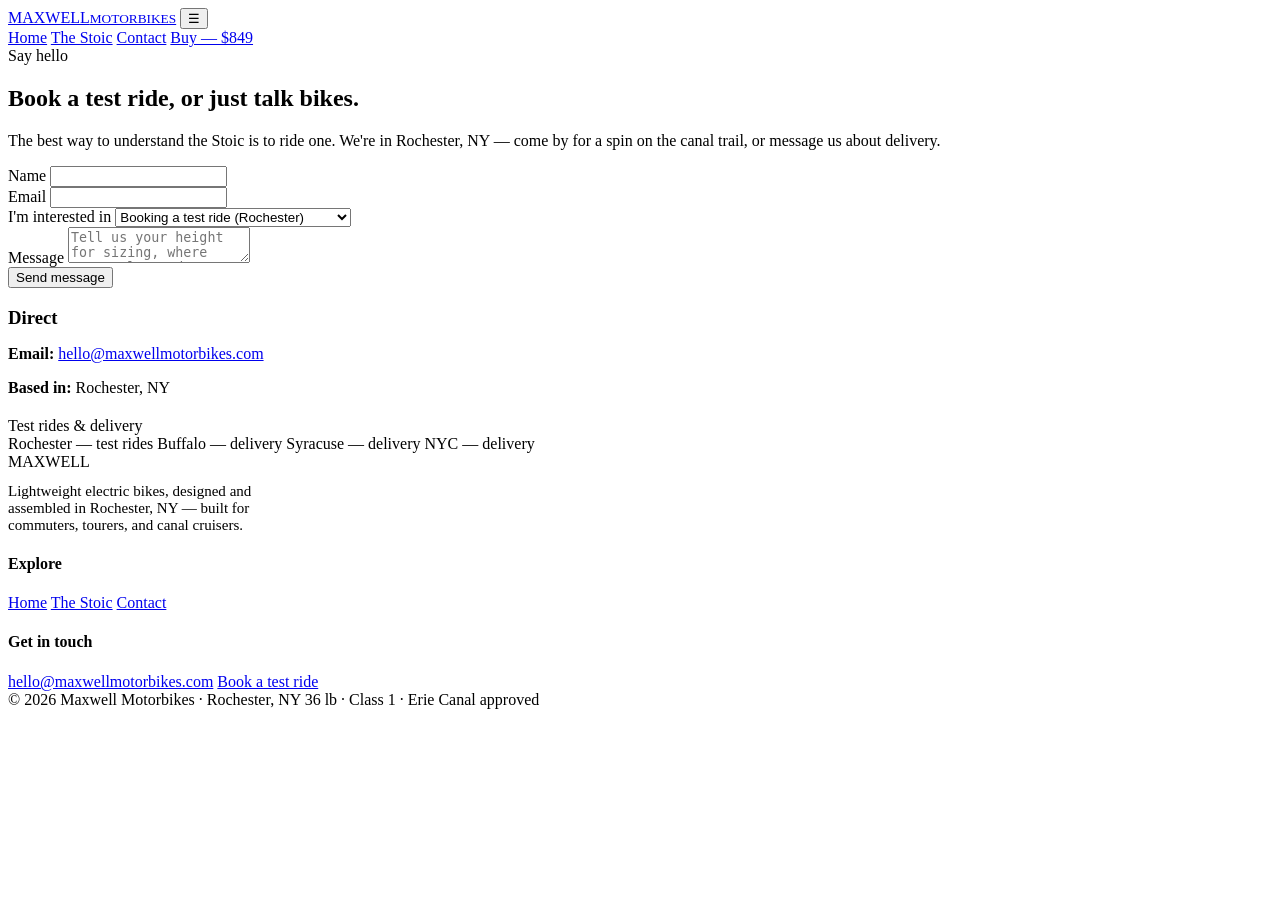
==== contact.html @ 9077deb4 "Create contact.html" ====
<!DOCTYPE html>
<html lang="en">
<head>
  <meta charset="UTF-8">
  <meta name="viewport" content="width=device-width, initial-scale=1.0">
  <title>Contact — Test Rides &amp; Delivery | Maxwell Motorbikes</title>
  <meta name="description" content="Book a test ride of the Maxwell Stoic in Rochester, NY, or arrange delivery to Buffalo, Syracuse, or New York City.">
  <link rel="preconnect" href="https://fonts.googleapis.com">
  <link rel="preconnect" href="https://fonts.gstatic.com" crossorigin>
  <link href="https://fonts.googleapis.com/css2?family=Archivo:wght@600;700;800&family=Inter:wght@400;500;600&display=swap" rel="stylesheet">
  <link rel="stylesheet" href="style.css">
</head>
<body>

<nav class="nav">
  <div class="nav-inner">
    <a class="brand" href="index.html">MAXWELL<small>MOTORBIKES</small></a>
    <button class="nav-toggle" aria-label="Menu">☰</button>
    <div class="nav-links">
      <a href="index.html">Home</a>
      <a href="stoic.html">The Stoic</a>
      <a href="contact.html">Contact</a>
      <a class="btn" href="stoic.html#buy">Buy — $849</a>
    </div>
  </div>
</nav>

<div class="wrap">
  <section class="section">
    <div class="eyebrow">Say hello</div>
    <h2 class="section-title">Book a test ride, or just talk bikes.</h2>
    <p class="section-sub">The best way to understand the Stoic is to ride one. We're in Rochester, NY — come by for a spin on the canal trail, or message us about delivery.</p>

    <div class="contact-grid">
      <div>
        <form id="contact-form" method="POST">
          <div class="field">
            <label for="name">Name</label>
            <input id="name" name="name" type="text" required>
          </div>
          <div class="field">
            <label for="email">Email</label>
            <input id="email" name="email" type="email" required>
          </div>
          <div class="field">
            <label for="topic">I'm interested in</label>
            <select id="topic" name="topic">
              <option>Booking a test ride (Rochester)</option>
              <option>Buying the Stoic</option>
              <option>Delivery to Buffalo / Syracuse / NYC</option>
              <option>Sizing help</option>
              <option>Something else</option>
            </select>
          </div>
          <div class="field">
            <label for="msg">Message</label>
            <textarea id="msg" name="message" placeholder="Tell us your height for sizing, where you're located, or anything else…"></textarea>
          </div>
          <button class="btn" type="submit">Send message</button>
          <p class="fine" id="form-note" style="margin-top:12px;"></p>
        </form>
        <!-- To wire up the form: create a free form at formspree.io and put the
             form ID into SITE.formspreeId in main.js -->
      </div>

      <div>
        <div class="contact-card">
          <h3 style="font-family:var(--font-display);margin-bottom:12px;">Direct</h3>
          <p><strong>Email:</strong> <a href="mailto:hello@maxwellmotorbikes.com">hello@maxwellmotorbikes.com</a></p>
          <p style="margin-top:8px;"><strong>Based in:</strong> Rochester, NY</p>
          <div style="margin-top:20px;">
            <div class="opt-label" style="margin-top:0;">Test rides &amp; delivery</div>
            <div class="delivery">
              <span class="pill">Rochester — test rides</span>
              <span class="pill">Buffalo — delivery</span>
              <span class="pill">Syracuse — delivery</span>
              <span class="pill">NYC — delivery</span>
            </div>
          </div>
        </div>
      </div>
    </div>
  </section>
</div>

<footer>
  <div class="wrap">
    <div class="foot-grid">
      <div>
        <div class="foot-brand">MAXWELL</div>
        <p style="margin-top:12px;max-width:36ch;font-size:0.94rem;">Lightweight electric bikes, designed and assembled in Rochester, NY — built for commuters, tourers, and canal cruisers.</p>
      </div>
      <div>
        <h4>Explore</h4>
        <a href="index.html">Home</a>
        <a href="stoic.html">The Stoic</a>
        <a href="contact.html">Contact</a>
      </div>
      <div>
        <h4>Get in touch</h4>
        <a href="mailto:hello@maxwellmotorbikes.com">hello@maxwellmotorbikes.com</a>
        <a href="contact.html">Book a test ride</a>
      </div>
    </div>
    <div class="foot-note">
      <span>© <span id="year">2026</span> Maxwell Motorbikes · Rochester, NY</span>
      <span>36 lb · Class 1 · Erie Canal approved</span>
    </div>
  </div>
</footer>

<script src="main.js"></script>
</body>
</html>
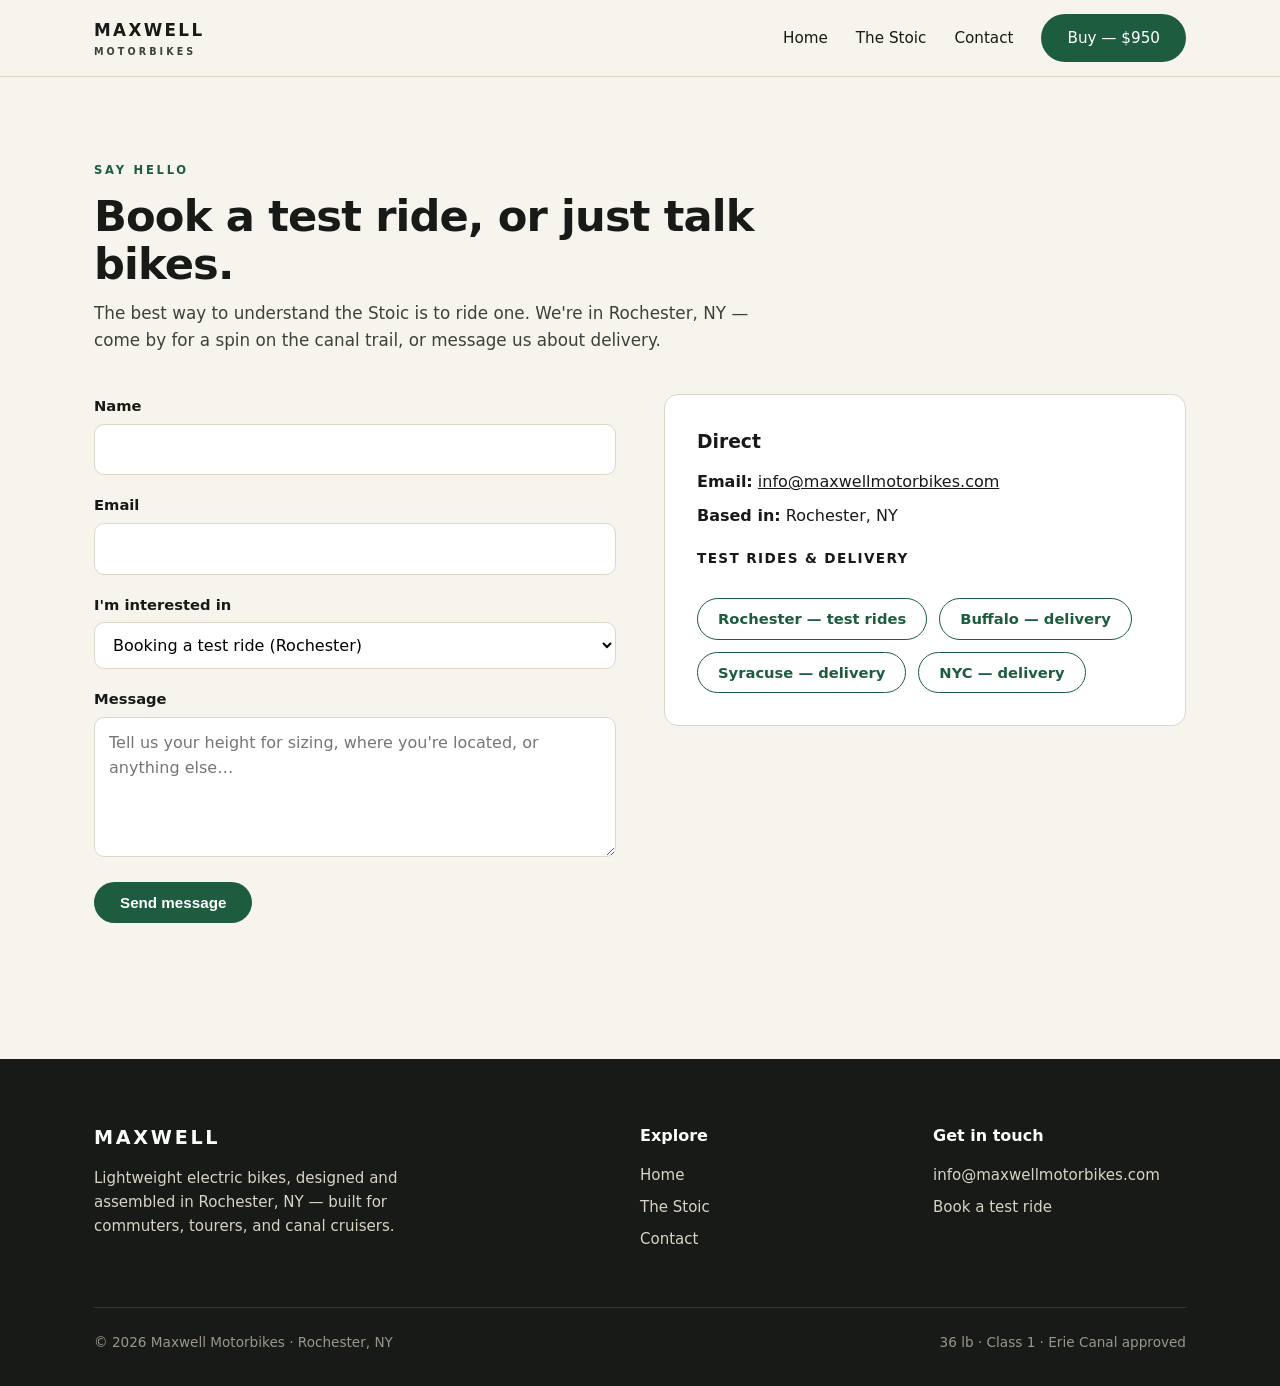
==== commit 86a9bc3f: "Contact page: info@ email, $950 nav price, FormSubmit fields" ====
--- a/contact.html
+++ b/contact.html
@@ -20,7 +20,7 @@
       <a href="index.html">Home</a>
       <a href="stoic.html">The Stoic</a>
       <a href="contact.html">Contact</a>
-      <a class="btn" href="stoic.html#buy">Buy — $849</a>
+      <a class="btn" href="stoic.html#buy">Buy — $950</a>
     </div>
   </div>
 </nav>
@@ -34,6 +34,9 @@
     <div class="contact-grid">
       <div>
         <form id="contact-form" method="POST">
+          <input type="hidden" name="_subject" value="Maxwell Motorbikes — website inquiry">
+          <input type="hidden" name="_template" value="table">
+          <input type="text" name="_honey" style="display:none" tabindex="-1" autocomplete="off">
           <div class="field">
             <label for="name">Name</label>
             <input id="name" name="name" type="text" required>
@@ -59,14 +62,15 @@
           <button class="btn" type="submit">Send message</button>
           <p class="fine" id="form-note" style="margin-top:12px;"></p>
         </form>
-        <!-- To wire up the form: create a free form at formspree.io and put the
-             form ID into SITE.formspreeId in main.js -->
+        <!-- Contact form is wired to FormSubmit (free, no account): submissions
+             are emailed to the address in SITE.formEmail in main.js. The first
+             submission triggers a one-time activation email — click the link. -->
       </div>
 
       <div>
         <div class="contact-card">
           <h3 style="font-family:var(--font-display);margin-bottom:12px;">Direct</h3>
-          <p><strong>Email:</strong> <a href="mailto:hello@maxwellmotorbikes.com">hello@maxwellmotorbikes.com</a></p>
+          <p><strong>Email:</strong> <a href="mailto:info@maxwellmotorbikes.com">info@maxwellmotorbikes.com</a></p>
           <p style="margin-top:8px;"><strong>Based in:</strong> Rochester, NY</p>
           <div style="margin-top:20px;">
             <div class="opt-label" style="margin-top:0;">Test rides &amp; delivery</div>
@@ -98,7 +102,7 @@
       </div>
       <div>
         <h4>Get in touch</h4>
-        <a href="mailto:hello@maxwellmotorbikes.com">hello@maxwellmotorbikes.com</a>
+        <a href="mailto:info@maxwellmotorbikes.com">info@maxwellmotorbikes.com</a>
         <a href="contact.html">Book a test ride</a>
       </div>
     </div>
--- a/style.css
+++ b/style.css
@@ -0,0 +1,206 @@
+/* Maxwell Motorbikes — shared styles */
+:root {
+  --ink: #171a16;
+  --ink-soft: #3c423a;
+  --paper: #f6f4ec;
+  --paper-deep: #ece8da;
+  --moss: #1e5c3f;
+  --moss-deep: #143f2c;
+  --clay: #c9722b;
+  --line: #dcd7c6;
+  --radius: 14px;
+  --max: 1140px;
+  --font-display: "Archivo", system-ui, sans-serif;
+  --font-body: "Inter", system-ui, sans-serif;
+}
+
+* { box-sizing: border-box; margin: 0; padding: 0; }
+
+html { scroll-behavior: smooth; }
+
+body {
+  font-family: var(--font-body);
+  background: var(--paper);
+  color: var(--ink);
+  line-height: 1.6;
+  -webkit-font-smoothing: antialiased;
+}
+
+img { max-width: 100%; display: block; }
+a { color: inherit; }
+
+.wrap { max-width: var(--max); margin: 0 auto; padding: 0 24px; }
+
+/* ---------- Nav ---------- */
+.nav {
+  position: sticky; top: 0; z-index: 50;
+  background: rgba(246, 244, 236, 0.92);
+  backdrop-filter: blur(10px);
+  border-bottom: 1px solid var(--line);
+}
+.nav-inner {
+  max-width: var(--max); margin: 0 auto; padding: 14px 24px;
+  display: flex; align-items: center; justify-content: space-between;
+}
+.brand {
+  font-family: var(--font-display); font-weight: 800; letter-spacing: 0.14em;
+  font-size: 1.05rem; text-decoration: none;
+}
+.brand small { display: block; font-size: 0.6rem; letter-spacing: 0.32em; color: var(--ink-soft); font-weight: 600; }
+.nav-links { display: flex; gap: 28px; align-items: center; }
+.nav-links a { text-decoration: none; font-weight: 500; font-size: 0.95rem; }
+.nav-links a:hover { color: var(--moss); }
+.btn {
+  display: inline-block; padding: 12px 26px; border-radius: 999px;
+  background: var(--moss); color: #fff; text-decoration: none;
+  font-weight: 600; font-size: 0.95rem; border: none; cursor: pointer;
+  transition: transform 0.15s ease, background 0.15s ease;
+}
+.btn:hover { background: var(--moss-deep); transform: translateY(-1px); }
+.btn-outline {
+  background: transparent; color: var(--ink);
+  border: 2px solid var(--ink);
+}
+.btn-outline:hover { background: var(--ink); color: #fff; }
+.btn-light { background: #fff; color: var(--ink); }
+.btn-light:hover { background: var(--paper-deep); }
+.nav-toggle { display: none; background: none; border: none; font-size: 1.5rem; cursor: pointer; }
+
+/* ---------- Hero ---------- */
+.hero {
+  position: relative; min-height: 88vh;
+  display: flex; align-items: flex-end;
+  color: #fff; overflow: hidden;
+  background: var(--ink);
+}
+.hero img.bg {
+  position: absolute; inset: 0; width: 100%; height: 100%;
+  object-fit: cover; opacity: 0.85;
+}
+.hero-shade {
+  position: absolute; inset: 0;
+  background: linear-gradient(to top, rgba(10,12,10,0.78) 0%, rgba(10,12,10,0.25) 55%, rgba(10,12,10,0.15) 100%);
+}
+.hero-content { position: relative; padding: 80px 24px 90px; max-width: var(--max); margin: 0 auto; width: 100%; }
+.kicker {
+  text-transform: uppercase; letter-spacing: 0.28em; font-size: 0.75rem;
+  font-weight: 700; color: #ffd9a8; margin-bottom: 14px;
+}
+.hero h1 {
+  font-family: var(--font-display); font-weight: 800;
+  font-size: clamp(2.6rem, 6vw, 4.6rem); line-height: 1.04;
+  letter-spacing: -0.02em; max-width: 14ch;
+}
+.hero p.lede {
+  margin-top: 16px; font-size: 1.15rem; max-width: 46ch; color: #f2efe4;
+}
+.hero-ctas { margin-top: 28px; display: flex; gap: 14px; flex-wrap: wrap; }
+
+/* ---------- Sections ---------- */
+.section { padding: 84px 0; }
+.section-tight { padding: 56px 0; }
+.eyebrow {
+  text-transform: uppercase; letter-spacing: 0.24em; font-size: 0.72rem;
+  font-weight: 700; color: var(--moss); margin-bottom: 12px;
+}
+h2.section-title {
+  font-family: var(--font-display); font-weight: 800;
+  font-size: clamp(1.8rem, 3.6vw, 2.7rem); letter-spacing: -0.02em;
+  line-height: 1.12; max-width: 22ch;
+}
+.section-sub { margin-top: 12px; color: var(--ink-soft); max-width: 62ch; font-size: 1.05rem; }
+
+/* ---------- Cards ---------- */
+.cards { display: grid; grid-template-columns: repeat(3, 1fr); gap: 22px; margin-top: 40px; }
+.card {
+  background: #fff; border: 1px solid var(--line); border-radius: var(--radius);
+  overflow: hidden; display: flex; flex-direction: column;
+}
+.card img { height: 220px; width: 100%; object-fit: cover; }
+.card-body { padding: 24px; }
+.card-body h3 { font-family: var(--font-display); font-size: 1.25rem; margin-bottom: 8px; }
+.card-body p { color: var(--ink-soft); font-size: 0.96rem; }
+
+/* ---------- Specs ---------- */
+.specs { display: grid; grid-template-columns: repeat(4, 1fr); gap: 1px; background: var(--line); border: 1px solid var(--line); border-radius: var(--radius); overflow: hidden; margin-top: 40px; }
+.spec { background: #fff; padding: 26px 22px; }
+.spec .num { font-family: var(--font-display); font-weight: 800; font-size: 1.7rem; color: var(--moss); }
+.spec .lbl { font-size: 0.85rem; color: var(--ink-soft); margin-top: 4px; text-transform: uppercase; letter-spacing: 0.08em; font-weight: 600; }
+
+/* ---------- Video ---------- */
+.video-block { margin-top: 40px; border-radius: var(--radius); overflow: hidden; background: #000; }
+.video-block video { width: 100%; display: block; max-height: 640px; }
+
+/* ---------- Quote ---------- */
+.quote { background: var(--moss-deep); color: #f2efe4; border-radius: var(--radius); padding: 56px; margin-top: 40px; }
+.quote p { font-family: var(--font-display); font-size: clamp(1.3rem, 2.6vw, 1.9rem); font-weight: 600; line-height: 1.4; max-width: 34ch; }
+.quote cite { display: block; margin-top: 18px; font-style: normal; color: #cfe0d4; font-size: 0.95rem; }
+
+/* ---------- Delivery strip ---------- */
+.delivery { display: flex; flex-wrap: wrap; gap: 12px; margin-top: 28px; }
+.pill {
+  border: 1.5px solid var(--moss); color: var(--moss); border-radius: 999px;
+  padding: 8px 20px; font-weight: 600; font-size: 0.92rem;
+}
+
+/* ---------- Product page ---------- */
+.product { display: grid; grid-template-columns: 1.15fr 1fr; gap: 48px; padding: 56px 0 84px; }
+.gallery-main { border-radius: var(--radius); overflow: hidden; background: var(--paper-deep); }
+.gallery-main img { width: 100%; height: 520px; object-fit: cover; }
+.thumbs { display: grid; grid-template-columns: repeat(5, 1fr); gap: 10px; margin-top: 10px; }
+.thumbs img { height: 86px; width: 100%; object-fit: cover; border-radius: 8px; cursor: pointer; opacity: 0.75; border: 2px solid transparent; }
+.thumbs img.active { opacity: 1; border-color: var(--moss); }
+.product-info h1 { font-family: var(--font-display); font-size: clamp(2rem, 4vw, 3rem); letter-spacing: -0.02em; line-height: 1.08; }
+.price { font-family: var(--font-display); font-size: 2rem; font-weight: 800; margin: 14px 0 4px; }
+.price-note { color: var(--ink-soft); font-size: 0.9rem; }
+.opt-label { font-weight: 700; font-size: 0.85rem; text-transform: uppercase; letter-spacing: 0.1em; margin: 26px 0 10px; }
+.swatches { display: flex; gap: 10px; }
+.swatch {
+  border: 2px solid var(--line); background: #fff; border-radius: 999px;
+  padding: 10px 22px; cursor: pointer; font-weight: 600; font-size: 0.92rem;
+}
+.swatch.active { border-color: var(--moss); background: #eef4ee; }
+.buy-box { margin-top: 28px; display: flex; flex-direction: column; gap: 12px; }
+.buy-box .btn { text-align: center; padding: 16px; font-size: 1.05rem; }
+.fine { font-size: 0.85rem; color: var(--ink-soft); }
+.spec-table { width: 100%; border-collapse: collapse; margin-top: 24px; font-size: 0.95rem; }
+.spec-table th, .spec-table td { text-align: left; padding: 12px 4px; border-bottom: 1px solid var(--line); }
+.spec-table th { color: var(--ink-soft); font-weight: 600; width: 42%; }
+
+/* ---------- Contact ---------- */
+.contact-grid { display: grid; grid-template-columns: 1fr 1fr; gap: 48px; margin-top: 40px; }
+.field { margin-bottom: 18px; }
+.field label { display: block; font-weight: 600; margin-bottom: 6px; font-size: 0.92rem; }
+.field input, .field textarea, .field select {
+  width: 100%; padding: 12px 14px; border: 1.5px solid var(--line);
+  border-radius: 10px; font: inherit; background: #fff;
+}
+.field textarea { min-height: 140px; resize: vertical; }
+.contact-card { background: #fff; border: 1px solid var(--line); border-radius: var(--radius); padding: 32px; }
+
+/* ---------- Footer ---------- */
+footer { background: var(--ink); color: #d8d4c4; padding: 64px 0 32px; margin-top: 40px; }
+.foot-grid { display: grid; grid-template-columns: 2fr 1fr 1fr; gap: 40px; }
+.foot-grid h4 { color: #fff; font-family: var(--font-display); margin-bottom: 14px; font-size: 1rem; }
+.foot-grid a { color: #d8d4c4; text-decoration: none; display: block; margin-bottom: 8px; font-size: 0.94rem; }
+.foot-grid a:hover { color: #fff; }
+.foot-brand { font-family: var(--font-display); font-weight: 800; letter-spacing: 0.14em; color: #fff; font-size: 1.2rem; }
+.foot-note { margin-top: 48px; padding-top: 24px; border-top: 1px solid #33382f; font-size: 0.85rem; color: #9a968a; display: flex; justify-content: space-between; flex-wrap: wrap; gap: 12px; }
+
+/* ---------- Responsive ---------- */
+@media (max-width: 900px) {
+  .cards { grid-template-columns: 1fr; }
+  .specs { grid-template-columns: repeat(2, 1fr); }
+  .product { grid-template-columns: 1fr; }
+  .contact-grid { grid-template-columns: 1fr; }
+  .foot-grid { grid-template-columns: 1fr; }
+  .nav-links {
+    display: none; position: absolute; top: 100%; left: 0; right: 0;
+    background: var(--paper); flex-direction: column; padding: 20px 24px 28px;
+    border-bottom: 1px solid var(--line); gap: 16px; align-items: flex-start;
+  }
+  .nav-links.open { display: flex; }
+  .nav-toggle { display: block; }
+  .gallery-main img { height: 340px; }
+  .quote { padding: 36px 28px; }
+}
